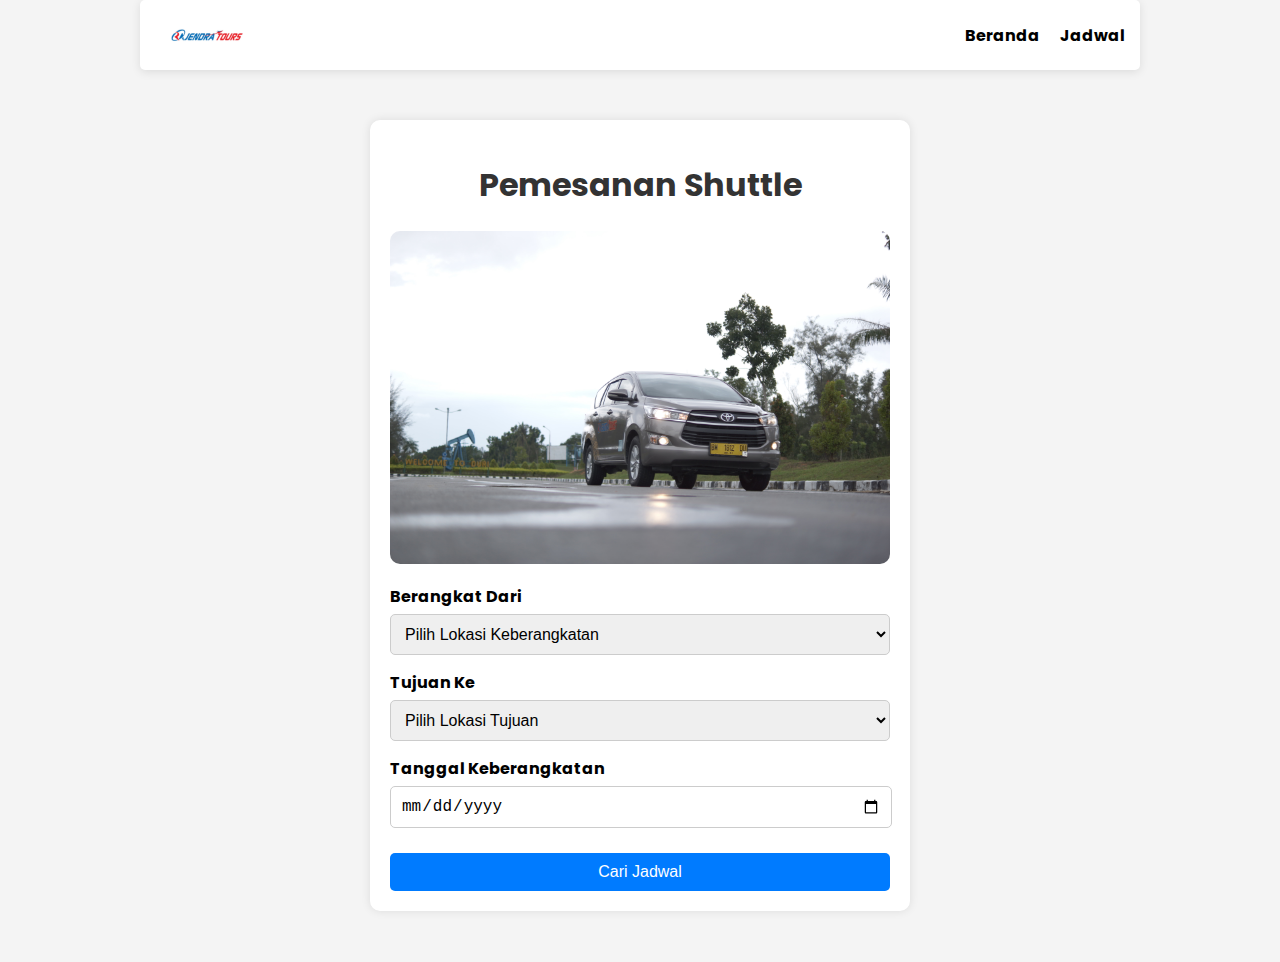
==== index.html @ cb30aaf7 "penambahan fitur jadwal dan pilih kursi" ====
<!DOCTYPE html>
<html lang="id">
<head>
    <meta charset="UTF-8">
    <meta name="viewport" content="width=device-width, initial-scale=1.0">
    <!-- Link CSS -->
    <link rel="stylesheet" href="assets/css/style.css">
    <title>Rajendra Tours</title>
</head>
<body>
    <div class="container">
        <div class="navbar">
            <img src="assets/img/Desain tanpa judul (1).png" alt="Logo">
            <button class="menu-toggle" onclick="toggleMenu()">☰</button>
            <div class="menu">
                <a href="index.html">Beranda</a>
                <a href="jadwal.html">Jadwal</a>
            </div>
        </div>
    </div>
    <div class="content-container">
        <h1>Pemesanan Shuttle</h1>
        <div class="carousel">
            <img src="assets/img/2882_DSC09376.JPG" class="active" alt="Promo 1">
            <img src="assets/img/Rajendra2017-2.jpg" alt="Promo 2">
            <img src="assets/img/hiace.jpg" alt="Promo 3">
        </div>
        <div class="form-group">
            <label for="berangkat">Berangkat Dari</label>
            <select id="berangkat">
                <option selected>Pilih Lokasi Keberangkatan</option>
                <option value="1">Duri</option>
                <option value="2">Tembilahan</option>
                <option value="3">Pekanbaru</option>
            </select>
        </div>
        <div class="form-group">
            <label for="tujuan">Tujuan Ke</label>
            <select id="tujuan">
                <option selected>Pilih Lokasi Tujuan</option>
                <option value="1">Duri</option>
                <option value="2">Tembilahan</option>
                <option value="3">Pekanbaru</option>
            </select>
        </div>
        <div class="form-group">
            <label for="tanggal">Tanggal Keberangkatan</label>
            <input type="date" id="tanggal">
        </div>
        <a href="jadwal.html"><button>Cari Jadwal</button></a>
    </div>
    <!-- Script Javascript -->
     <script src="assets/js/script.js"></script>
</body>
</html>
---- assets/css/style.css ----
@import url('https://fonts.googleapis.com/css2?family=Poppins:wght@300;400;500;600;700&display=swap');

body {
    font-family: 'Poppins', sans-serif;
    margin: 0;
    padding: 0;
    background-color: #f4f4f4;
}
.container {
    width: 90%;
    max-width: 1000px;
    margin: 0 auto;
}
.navbar {
    background-color: #ffffff;
    padding: 15px;
    display: flex;
    align-items: center;
    border-radius: 5px;
    box-shadow: 0 2px 10px rgba(0, 0, 0, 0.1);
}
.navbar img {
    height: 40px;
    margin-right: 20px;
}
.navbar .menu {
    display: flex;
    gap: 20px;
    margin-left: auto;
}
.navbar .menu a {
    color: black;
    text-decoration: none;
    font-weight: bold;
}
.navbar .menu a:hover {
    color: blue;
}
.menu-toggle {
    background: none;
    border: none;
    color: black;
    font-size: 20px;
    cursor: pointer;
    display: block;
    margin-left: auto;
}
@media (min-width: 600px) {
    .navbar {
        justify-content: flex-start;
    }
    .navbar .menu {
        display: flex;
        flex-direction: row;
        position: static;
        width: auto;
        margin-left: auto;
    }
    .menu-toggle {
        display: none;
    }
}
.content-container {
    max-width: 500px;
    margin: 50px auto;
    background: white;
    padding: 20px;
    border-radius: 10px;
    box-shadow: 0 0 10px rgba(0, 0, 0, 0.1);
}
h1 {
    color: #333;
    text-align: center;
}
.form-group {
    margin-bottom: 15px;
}
label {
    font-weight: bold;
    display: block;
    margin-bottom: 5px;
}
select, button {
    width: 100%;
    padding: 10px;
    border-radius: 5px;
    border: 1px solid #ccc;
    font-size: 16px;
}
input {
    width: 96%;
    padding: 10px;
    border-radius: 5px;
    border: 1px solid #ccc;
    font-size: 16px;
}
button {
    background-color: #007bff;
    color: white;
    border: none;
    cursor: pointer;
    font-size: 16px;
    margin-top: 10px;
}
button:hover {
    background-color: #0056b3;
}
.carousel {
    position: relative;
    max-width: 500px;
    margin: 20px auto;
    overflow: hidden;
    border-radius: 10px;
    text-align: center;
}
.carousel img {
    width: 100%;
    display: none;
}
.carousel img.active {
    display: block;
}
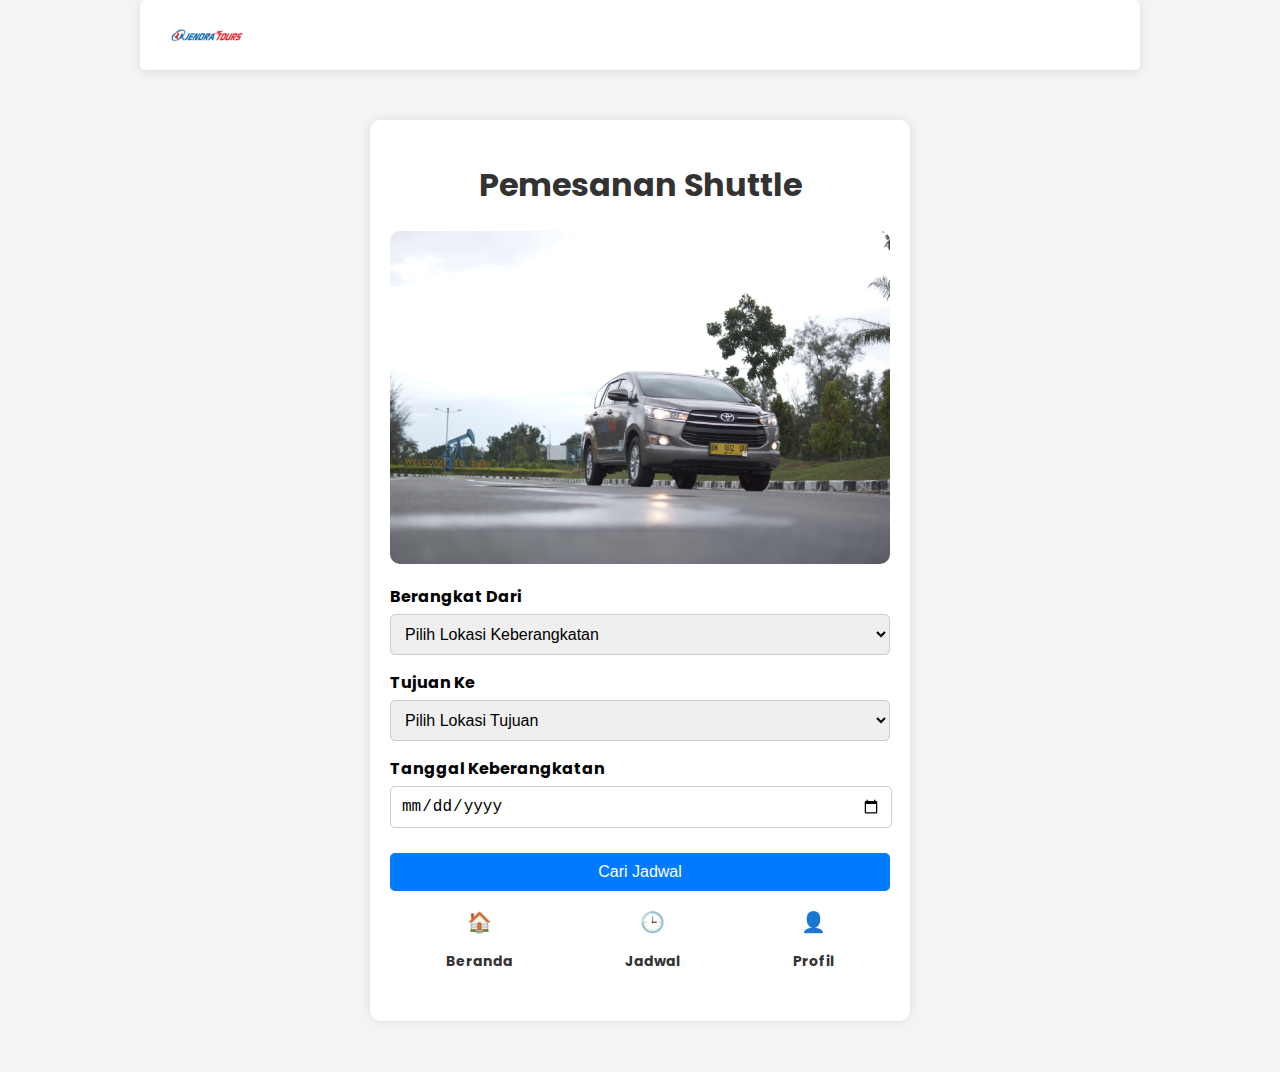
==== commit 2fdc8c57: "perubahan ui dan penambahan fitur" ====
--- a/index.html
+++ b/index.html
@@ -11,13 +11,7 @@
     <div class="container">
         <div class="navbar">
             <img src="assets/img/Desain tanpa judul (1).png" alt="Logo">
-            <button class="menu-toggle" onclick="toggleMenu()">☰</button>
-            <div class="menu">
-                <a href="index.html">Beranda</a>
-                <a href="jadwal.html">Jadwal</a>
-            </div>
         </div>
-    </div>
     <div class="content-container">
         <h1>Pemesanan Shuttle</h1>
         <div class="carousel">
@@ -48,6 +42,20 @@
             <input type="date" id="tanggal">
         </div>
         <a href="jadwal.html"><button>Cari Jadwal</button></a>
+        <div class="bottom-navbar">
+            <a href="index.html">
+              <span>🏠</span>
+              <p>Beranda</p>
+            </a>
+            <a href="jadwal.html">
+              <span>🕒</span>
+              <p>Jadwal</p>
+            </a>
+            <a href="profile.html">
+              <span>👤</span>
+              <p>Profil</p>
+            </a>
+        </div>
     </div>
     <!-- Script Javascript -->
      <script src="assets/js/script.js"></script>
--- a/assets/css/style.css
+++ b/assets/css/style.css
@@ -15,18 +15,26 @@
     background-color: #ffffff;
     padding: 15px;
     display: flex;
+    justify-content: center; /* membuat isi navbar di tengah */
     align-items: center;
     border-radius: 5px;
     box-shadow: 0 2px 10px rgba(0, 0, 0, 0.1);
 }
+
 .navbar img {
     height: 40px;
-    margin-right: 20px;
+    margin: 0; /* hilangkan margin kanan agar simetris */
 }
 .navbar .menu {
     display: flex;
-    gap: 20px;
-    margin-left: auto;
+    flex-direction: column;
+    position: absolute;
+    top: 60px; /* atur sesuai tinggi navbar */
+    right: 20px;
+    background-color: #ffffff;
+    padding: 10px;
+    border-radius: 8px;
+    z-index: 999;
 }
 .navbar .menu a {
     color: black;
@@ -36,6 +44,12 @@
 .navbar .menu a:hover {
     color: blue;
 }
+
+/* Saat tombol toggle ditekan, menu akan muncul */
+.navbar .menu.active {
+    display: flex;
+}
+
 .menu-toggle {
     background: none;
     border: none;
@@ -45,6 +59,7 @@
     display: block;
     margin-left: auto;
 }
+
 @media (min-width: 600px) {
     .navbar {
         justify-content: flex-start;
@@ -60,6 +75,7 @@
         display: none;
     }
 }
+
 .content-container {
     max-width: 500px;
     margin: 50px auto;
@@ -68,6 +84,7 @@
     border-radius: 10px;
     box-shadow: 0 0 10px rgba(0, 0, 0, 0.1);
 }
+
 h1 {
     color: #333;
     text-align: center;
@@ -105,6 +122,7 @@
 button:hover {
     background-color: #0056b3;
 }
+
 .carousel {
     position: relative;
     max-width: 500px;
@@ -119,4 +137,38 @@
 }
 .carousel img.active {
     display: block;
-}+}
+
+/* === Tambahan untuk Bottom Navbar === */
+.bottom-navbar {
+    height: 110px;
+    background-color: white;
+    display: flex;
+    justify-content: space-around;
+    align-items: center;
+    z-index: 1000;
+}
+
+.bottom-navbar a {
+    text-decoration: none;
+    color: #333;
+    font-size: 14px;
+    font-weight: bold;
+    display: flex;
+    flex-direction: column;
+    align-items: center;
+}
+
+.bottom-navbar a span {
+    font-size: 20px;
+}
+
+.bottom-navbar a:hover {
+    color: #007bff;
+}
+
+/* Active Link (opsional) */
+.bottom-navbar a.active {
+    color: #007bff;
+    font-weight: bold;
+}
